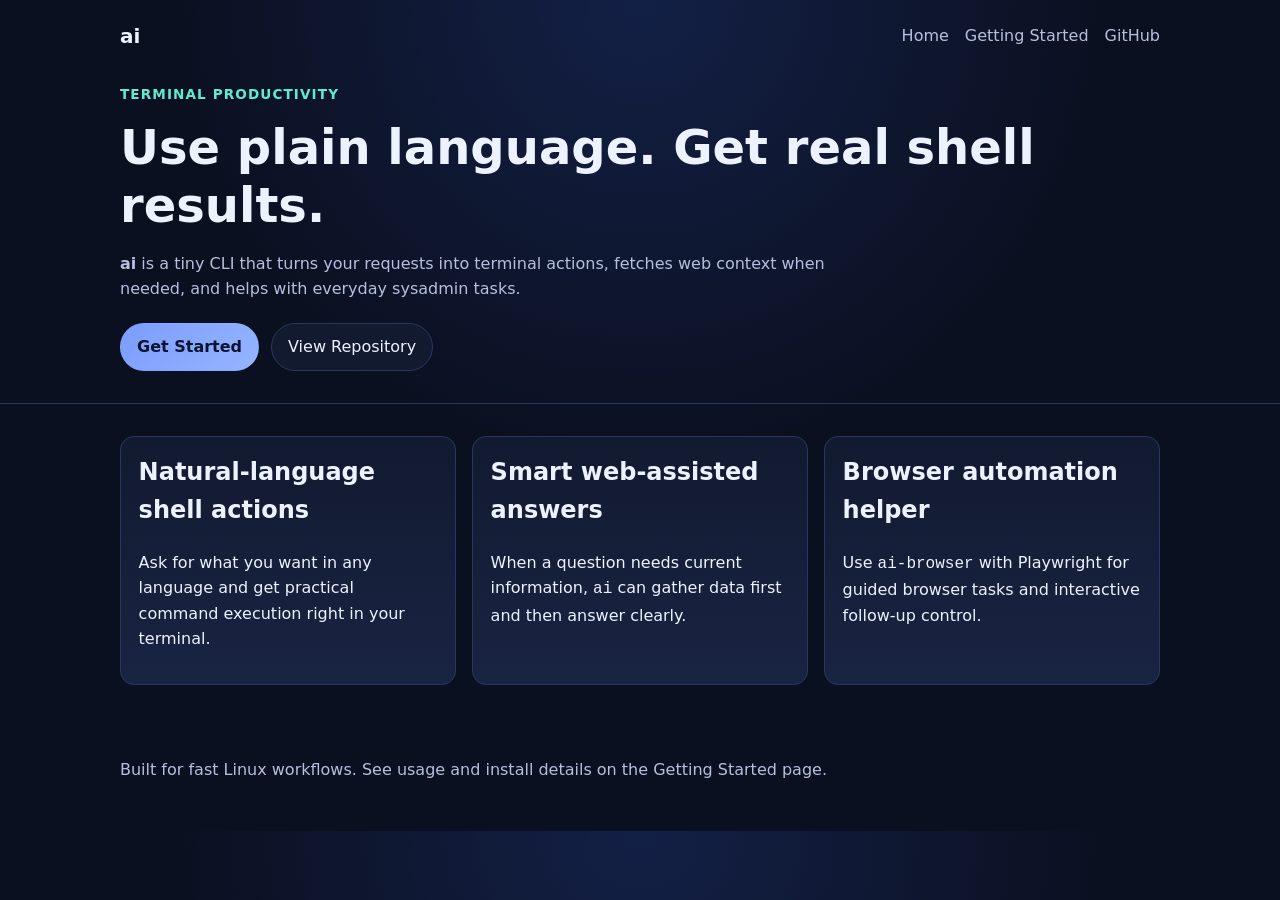
==== index.html @ c0433ad7 "Add polished static web pages for project" ====
<!doctype html>
<html lang="en">
<head>
  <meta charset="utf-8" />
  <meta name="viewport" content="width=device-width, initial-scale=1" />
  <title>ai • Natural-language Bash Assistant</title>
  <meta name="description" content="ai turns natural-language requests into practical bash actions using DeepSeek." />
  <link rel="stylesheet" href="styles.css" />
</head>
<body>
  <header class="hero">
    <nav class="nav container">
      <a class="brand" href="index.html">ai</a>
      <div class="links">
        <a href="index.html">Home</a>
        <a href="pages/getting-started.html">Getting Started</a>
        <a href="https://github.com/jugih-official/ai-prompt" target="_blank" rel="noopener">GitHub</a>
      </div>
    </nav>

    <section class="container hero-content">
      <p class="eyebrow">Terminal Productivity</p>
      <h1>Use plain language. Get real shell results.</h1>
      <p class="subtitle">
        <strong>ai</strong> is a tiny CLI that turns your requests into terminal actions,
        fetches web context when needed, and helps with everyday sysadmin tasks.
      </p>
      <div class="cta-row">
        <a class="button primary" href="pages/getting-started.html">Get Started</a>
        <a class="button" href="https://github.com/jugih-official/ai-prompt" target="_blank" rel="noopener">View Repository</a>
      </div>
    </section>
  </header>

  <main class="container grid">
    <article class="card">
      <h2>Natural-language shell actions</h2>
      <p>Ask for what you want in any language and get practical command execution right in your terminal.</p>
    </article>
    <article class="card">
      <h2>Smart web-assisted answers</h2>
      <p>When a question needs current information, <code>ai</code> can gather data first and then answer clearly.</p>
    </article>
    <article class="card">
      <h2>Browser automation helper</h2>
      <p>Use <code>ai-browser</code> with Playwright for guided browser tasks and interactive follow-up control.</p>
    </article>
  </main>

  <footer class="footer container">
    <p>Built for fast Linux workflows. See usage and install details on the Getting Started page.</p>
  </footer>
</body>
</html>
---- styles.css ----
:root {
  --bg: #0b1020;
  --panel: #121a30;
  --panel-soft: #192443;
  --text: #edf2ff;
  --muted: #b6c0de;
  --accent: #7c9cff;
  --accent-2: #5eead4;
  --border: #2a365d;
}

* {
  box-sizing: border-box;
}

body {
  margin: 0;
  font-family: Inter, ui-sans-serif, system-ui, -apple-system, Segoe UI, Roboto, Helvetica, Arial, sans-serif;
  background: radial-gradient(circle at top, #132046 0%, var(--bg) 45%);
  color: var(--text);
  line-height: 1.6;
}

.container {
  width: min(1040px, calc(100% - 2rem));
  margin-inline: auto;
}

.hero,
.subhero {
  padding: 1.25rem 0 2rem;
  border-bottom: 1px solid var(--border);
}

.nav {
  display: flex;
  justify-content: space-between;
  align-items: center;
  gap: 1rem;
  margin-bottom: 2rem;
}

.brand {
  font-size: 1.25rem;
  font-weight: 700;
  color: var(--text);
  text-decoration: none;
}

.links {
  display: flex;
  gap: 1rem;
}

.links a {
  color: var(--muted);
  text-decoration: none;
}

.links a:hover {
  color: var(--text);
}

.hero-content h1,
.subhero h1 {
  font-size: clamp(1.9rem, 4vw, 3rem);
  line-height: 1.2;
  margin: 0.25rem 0 0.8rem;
}

.eyebrow {
  color: var(--accent-2);
  text-transform: uppercase;
  letter-spacing: 0.08em;
  font-weight: 600;
  font-size: 0.85rem;
}

.subtitle {
  color: var(--muted);
  max-width: 70ch;
}

.cta-row {
  display: flex;
  flex-wrap: wrap;
  gap: 0.75rem;
  margin-top: 1.3rem;
}

.button {
  display: inline-block;
  border: 1px solid var(--border);
  color: var(--text);
  text-decoration: none;
  padding: 0.65rem 1rem;
  border-radius: 999px;
  background: var(--panel);
}

.button.primary {
  background: linear-gradient(135deg, var(--accent), #95b5ff);
  color: #0c1430;
  border-color: transparent;
  font-weight: 700;
}

.grid {
  display: grid;
  grid-template-columns: repeat(auto-fit, minmax(220px, 1fr));
  gap: 1rem;
  padding: 2rem 0;
}

.two-col {
  display: grid;
  grid-template-columns: repeat(auto-fit, minmax(280px, 1fr));
  gap: 1rem;
  padding: 1.8rem 0;
}

.card {
  background: linear-gradient(180deg, var(--panel), var(--panel-soft));
  border: 1px solid var(--border);
  border-radius: 14px;
  padding: 1rem 1.1rem;
}

.card h2 {
  margin-top: 0;
}

code,
pre {
  font-family: ui-monospace, SFMono-Regular, Menlo, Monaco, Consolas, Liberation Mono, monospace;
}

pre {
  background: #0b1229;
  border: 1px solid var(--border);
  border-radius: 10px;
  padding: 0.8rem;
  overflow-x: auto;
}

.footer {
  padding: 1.5rem 0 2rem;
  color: var(--muted);
}

@media (max-width: 700px) {
  .nav {
    flex-direction: column;
    align-items: flex-start;
  }

  .links {
    flex-wrap: wrap;
  }
}
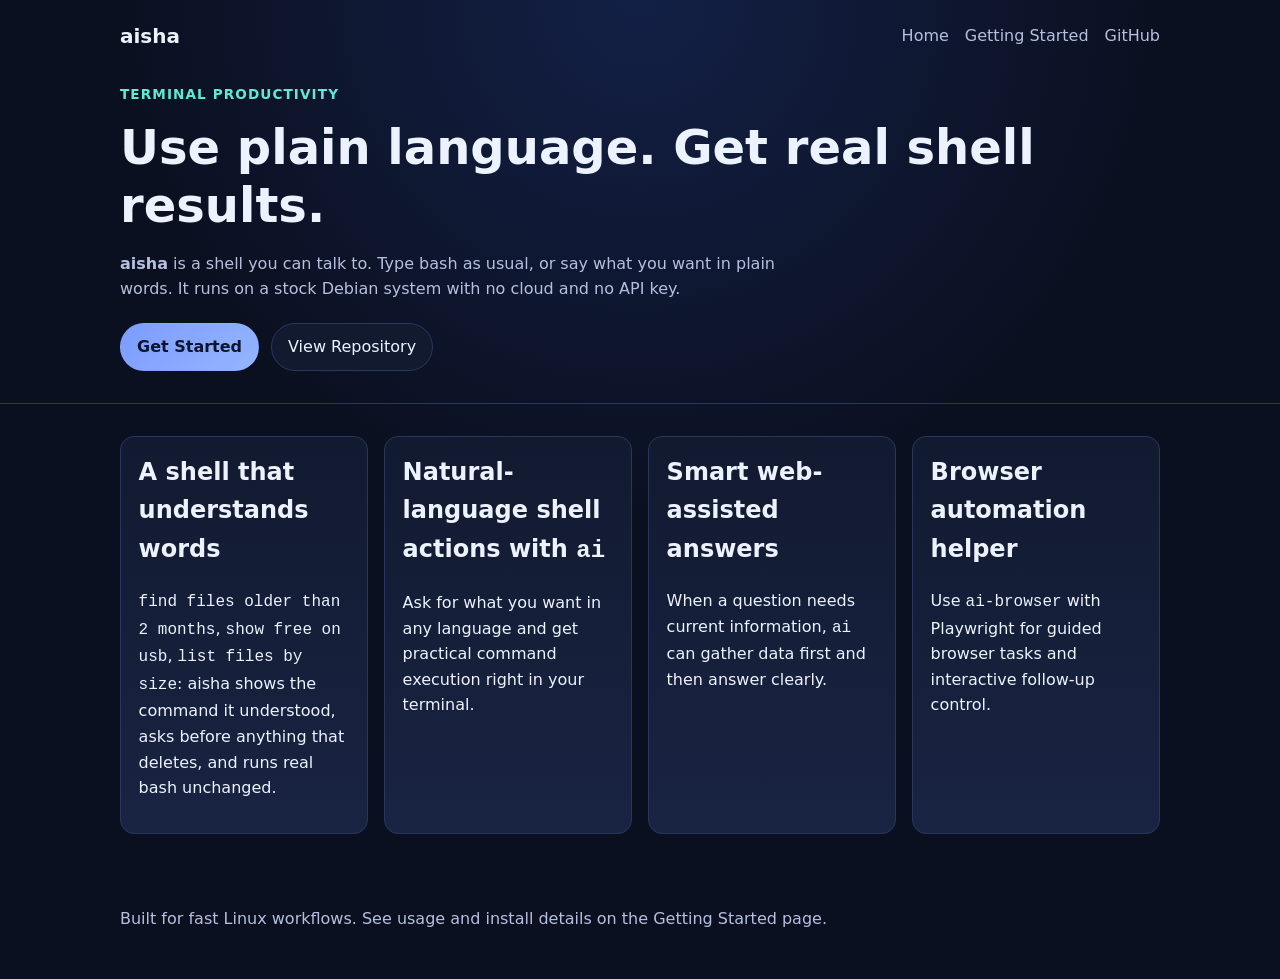
==== commit ad1a4f05: "Rebrand the repository as aisha The README, website and package metadata now lead with aisha; the ai" ====
--- a/index.html
+++ b/index.html
@@ -3,18 +3,18 @@
 <head>
   <meta charset="utf-8" />
   <meta name="viewport" content="width=device-width, initial-scale=1" />
-  <title>ai • Natural-language Bash Assistant</title>
-  <meta name="description" content="ai turns natural-language requests into practical bash actions using DeepSeek." />
+  <title>aisha • A shell you can talk to</title>
+  <meta name="description" content="aisha is a shell you can talk to: plain words become real commands, with no cloud and no API key." />
   <link rel="stylesheet" href="styles.css" />
 </head>
 <body>
   <header class="hero">
     <nav class="nav container">
-      <a class="brand" href="index.html">ai</a>
+      <a class="brand" href="index.html">aisha</a>
       <div class="links">
         <a href="index.html">Home</a>
         <a href="pages/getting-started.html">Getting Started</a>
-        <a href="https://github.com/jugih-official/ai-prompt" target="_blank" rel="noopener">GitHub</a>
+        <a href="https://github.com/jugih-official/aisha" target="_blank" rel="noopener">GitHub</a>
       </div>
     </nav>
 
@@ -22,19 +22,24 @@
       <p class="eyebrow">Terminal Productivity</p>
       <h1>Use plain language. Get real shell results.</h1>
       <p class="subtitle">
-        <strong>ai</strong> is a tiny CLI that turns your requests into terminal actions,
-        fetches web context when needed, and helps with everyday sysadmin tasks.
+        <strong>aisha</strong> is a shell you can talk to. Type bash as usual, or say what you want
+        in plain words. It runs on a stock Debian system with no cloud and no API key.
       </p>
       <div class="cta-row">
         <a class="button primary" href="pages/getting-started.html">Get Started</a>
-        <a class="button" href="https://github.com/jugih-official/ai-prompt" target="_blank" rel="noopener">View Repository</a>
+        <a class="button" href="https://github.com/jugih-official/aisha" target="_blank" rel="noopener">View Repository</a>
       </div>
     </section>
   </header>
 
   <main class="container grid">
     <article class="card">
-      <h2>Natural-language shell actions</h2>
+      <h2>A shell that understands words</h2>
+      <p><code>find files older than 2 months</code>, <code>show free on usb</code>, <code>list files by size</code>:
+      aisha shows the command it understood, asks before anything that deletes, and runs real bash unchanged.</p>
+    </article>
+    <article class="card">
+      <h2>Natural-language shell actions with <code>ai</code></h2>
       <p>Ask for what you want in any language and get practical command execution right in your terminal.</p>
     </article>
     <article class="card">
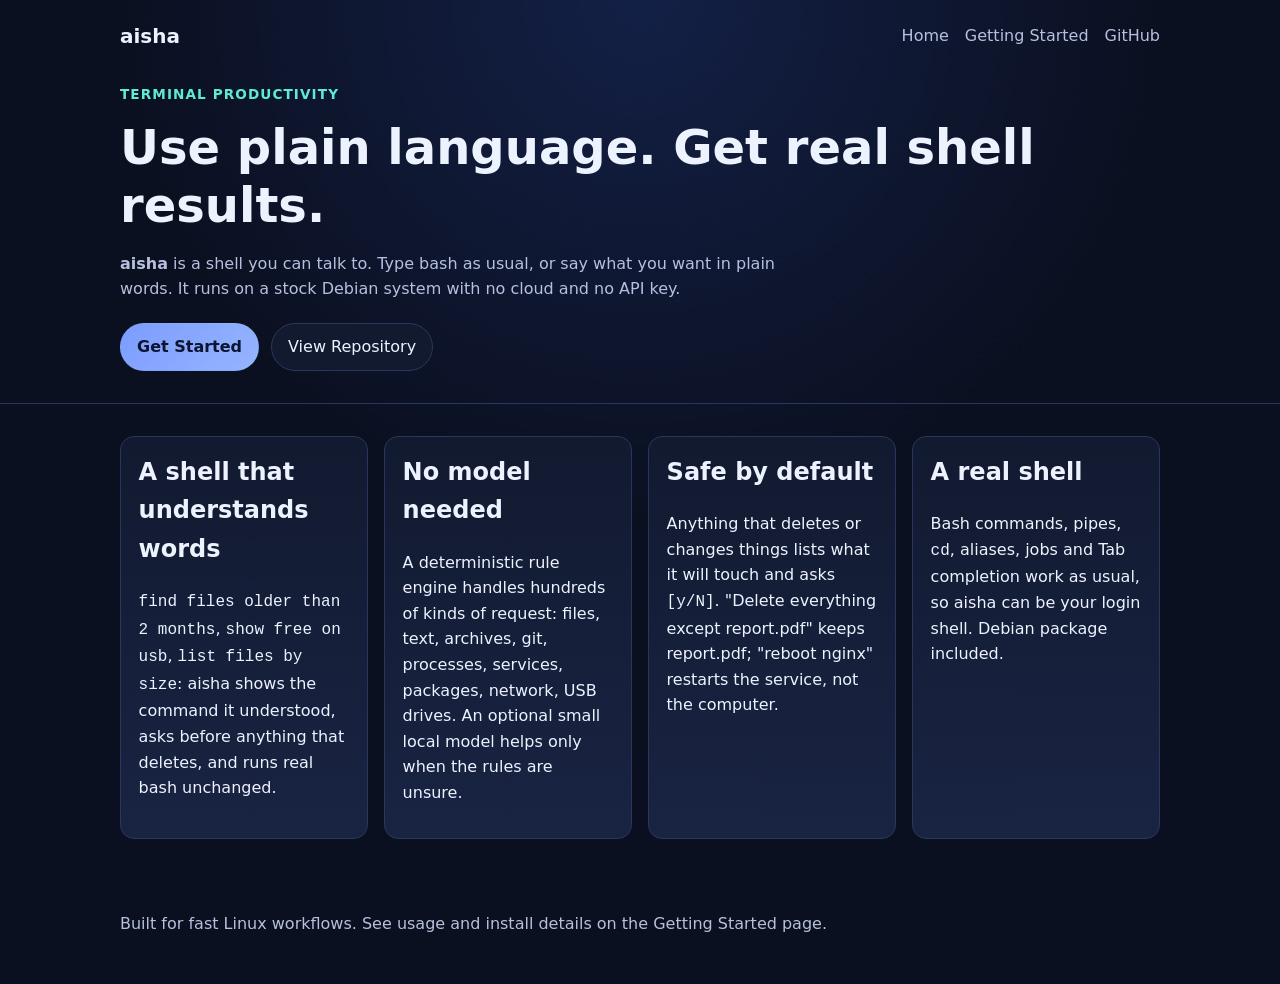
==== commit fff6bb0b: "aisha 0.7.1: the repo is aisha only Removed the ai, ai-browser, ai-desktop and ai-code CLIs and the " ====
--- a/index.html
+++ b/index.html
@@ -39,16 +39,19 @@
       aisha shows the command it understood, asks before anything that deletes, and runs real bash unchanged.</p>
     </article>
     <article class="card">
-      <h2>Natural-language shell actions with <code>ai</code></h2>
-      <p>Ask for what you want in any language and get practical command execution right in your terminal.</p>
+      <h2>No model needed</h2>
+      <p>A deterministic rule engine handles hundreds of kinds of request: files, text, archives, git, processes,
+      services, packages, network, USB drives. An optional small local model helps only when the rules are unsure.</p>
     </article>
     <article class="card">
-      <h2>Smart web-assisted answers</h2>
-      <p>When a question needs current information, <code>ai</code> can gather data first and then answer clearly.</p>
+      <h2>Safe by default</h2>
+      <p>Anything that deletes or changes things lists what it will touch and asks <code>[y/N]</code>.
+      "Delete everything except report.pdf" keeps report.pdf; "reboot nginx" restarts the service, not the computer.</p>
     </article>
     <article class="card">
-      <h2>Browser automation helper</h2>
-      <p>Use <code>ai-browser</code> with Playwright for guided browser tasks and interactive follow-up control.</p>
+      <h2>A real shell</h2>
+      <p>Bash commands, pipes, <code>cd</code>, aliases, jobs and Tab completion work as usual, so aisha can be your
+      login shell. Debian package included.</p>
     </article>
   </main>
 
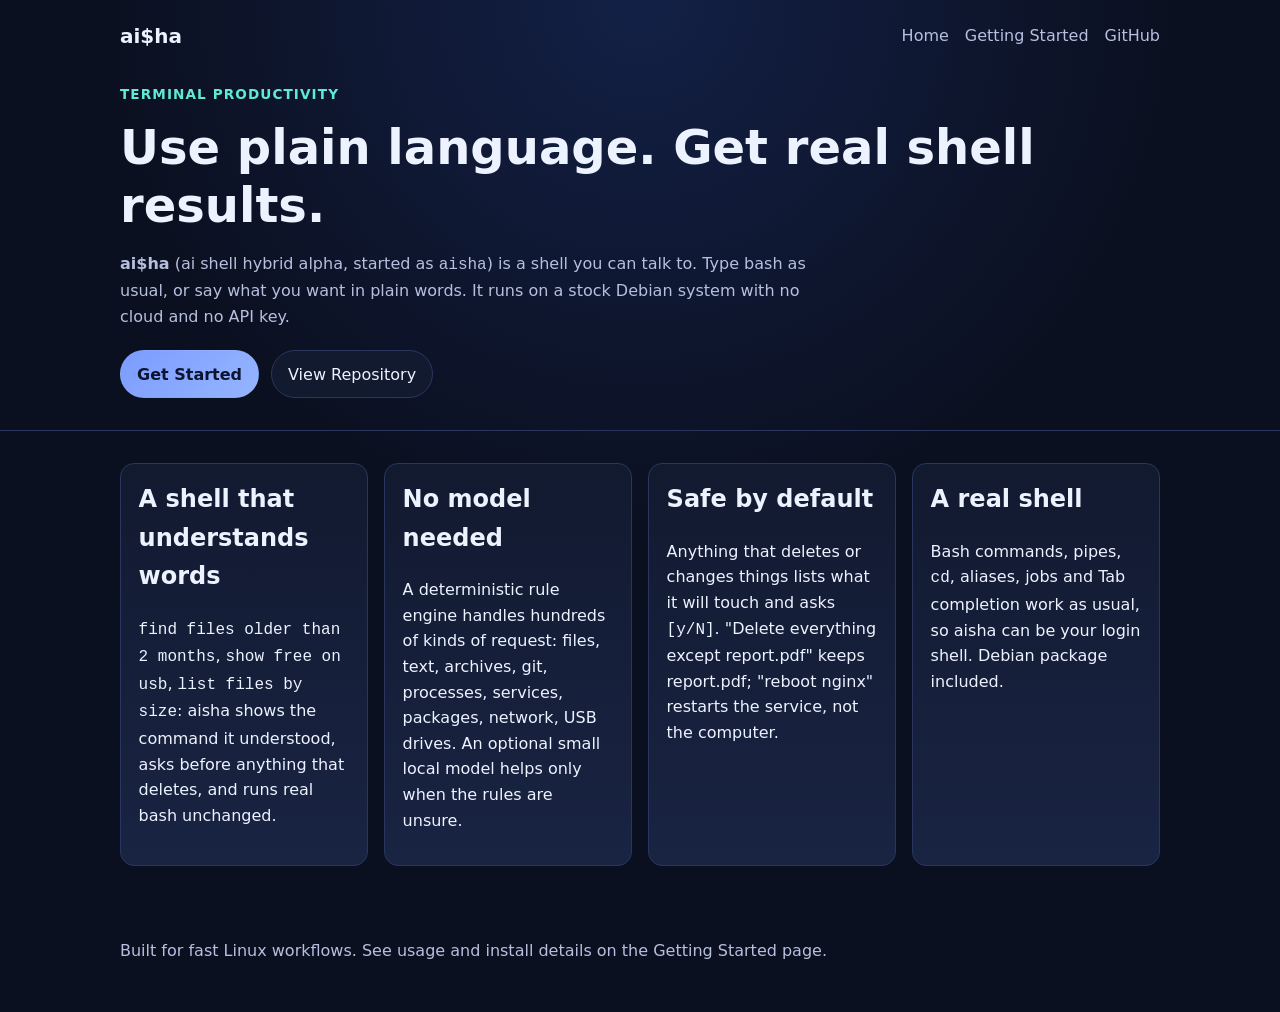
==== commit 64829454: "ai$ha 0.8.0: the shell is named ai$ha (ai shell hybrid alpha); installer offers the model The prompt" ====
--- a/index.html
+++ b/index.html
@@ -3,14 +3,14 @@
 <head>
   <meta charset="utf-8" />
   <meta name="viewport" content="width=device-width, initial-scale=1" />
-  <title>aisha • A shell you can talk to</title>
-  <meta name="description" content="aisha is a shell you can talk to: plain words become real commands, with no cloud and no API key." />
+  <title>ai$ha • ai shell hybrid alpha</title>
+  <meta name="description" content="ai$ha (ai shell hybrid alpha) is a shell you can talk to: plain words become real commands, with no cloud and no API key." />
   <link rel="stylesheet" href="styles.css" />
 </head>
 <body>
   <header class="hero">
     <nav class="nav container">
-      <a class="brand" href="index.html">aisha</a>
+      <a class="brand" href="index.html">ai$ha</a>
       <div class="links">
         <a href="index.html">Home</a>
         <a href="pages/getting-started.html">Getting Started</a>
@@ -22,7 +22,7 @@
       <p class="eyebrow">Terminal Productivity</p>
       <h1>Use plain language. Get real shell results.</h1>
       <p class="subtitle">
-        <strong>aisha</strong> is a shell you can talk to. Type bash as usual, or say what you want
+        <strong>ai$ha</strong> (ai shell hybrid alpha, started as <code>aisha</code>) is a shell you can talk to. Type bash as usual, or say what you want
         in plain words. It runs on a stock Debian system with no cloud and no API key.
       </p>
       <div class="cta-row">
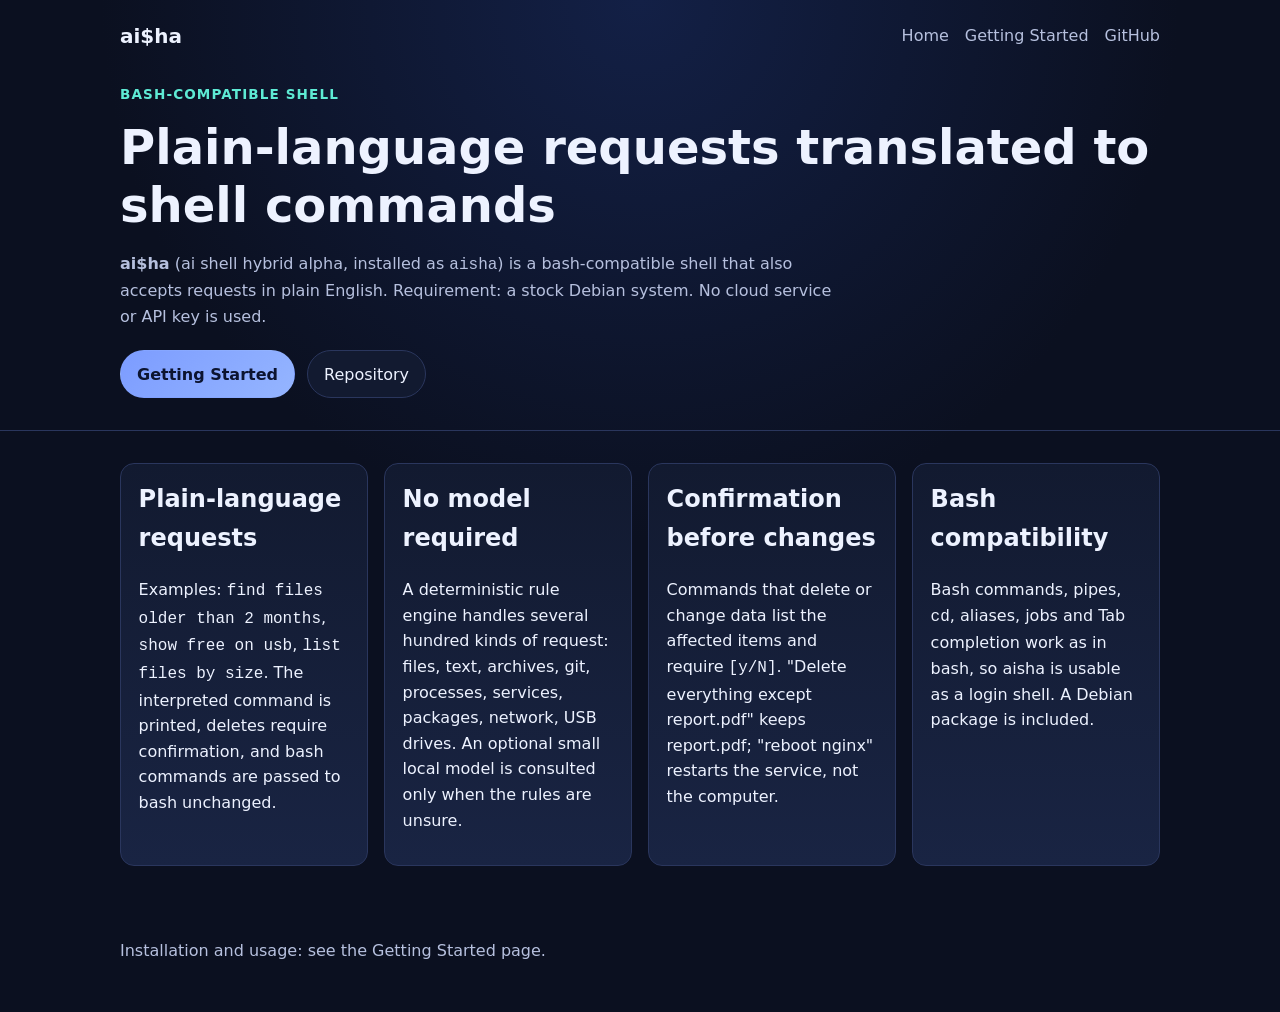
==== commit ba10ad0f: "Docs: plain factual style in README, web pages, man page and package description No second or first " ====
--- a/index.html
+++ b/index.html
@@ -4,7 +4,7 @@
   <meta charset="utf-8" />
   <meta name="viewport" content="width=device-width, initial-scale=1" />
   <title>ai$ha • ai shell hybrid alpha</title>
-  <meta name="description" content="ai$ha (ai shell hybrid alpha) is a shell you can talk to: plain words become real commands, with no cloud and no API key." />
+  <meta name="description" content="ai$ha (ai shell hybrid alpha): a bash-compatible shell that translates plain-language requests into shell commands, locally, without a cloud service or API key." />
   <link rel="stylesheet" href="styles.css" />
 </head>
 <body>
@@ -19,44 +19,44 @@
     </nav>
 
     <section class="container hero-content">
-      <p class="eyebrow">Terminal Productivity</p>
-      <h1>Use plain language. Get real shell results.</h1>
+      <p class="eyebrow">Bash-compatible shell</p>
+      <h1>Plain-language requests translated to shell commands</h1>
       <p class="subtitle">
-        <strong>ai$ha</strong> (ai shell hybrid alpha, started as <code>aisha</code>) is a shell you can talk to. Type bash as usual, or say what you want
-        in plain words. It runs on a stock Debian system with no cloud and no API key.
+        <strong>ai$ha</strong> (ai shell hybrid alpha, installed as <code>aisha</code>) is a bash-compatible shell that
+        also accepts requests in plain English. Requirement: a stock Debian system. No cloud service or API key is used.
       </p>
       <div class="cta-row">
-        <a class="button primary" href="pages/getting-started.html">Get Started</a>
-        <a class="button" href="https://github.com/jugih-official/aisha" target="_blank" rel="noopener">View Repository</a>
+        <a class="button primary" href="pages/getting-started.html">Getting Started</a>
+        <a class="button" href="https://github.com/jugih-official/aisha" target="_blank" rel="noopener">Repository</a>
       </div>
     </section>
   </header>
 
   <main class="container grid">
     <article class="card">
-      <h2>A shell that understands words</h2>
-      <p><code>find files older than 2 months</code>, <code>show free on usb</code>, <code>list files by size</code>:
-      aisha shows the command it understood, asks before anything that deletes, and runs real bash unchanged.</p>
+      <h2>Plain-language requests</h2>
+      <p>Examples: <code>find files older than 2 months</code>, <code>show free on usb</code>, <code>list files by size</code>.
+      The interpreted command is printed, deletes require confirmation, and bash commands are passed to bash unchanged.</p>
     </article>
     <article class="card">
-      <h2>No model needed</h2>
-      <p>A deterministic rule engine handles hundreds of kinds of request: files, text, archives, git, processes,
-      services, packages, network, USB drives. An optional small local model helps only when the rules are unsure.</p>
+      <h2>No model required</h2>
+      <p>A deterministic rule engine handles several hundred kinds of request: files, text, archives, git, processes,
+      services, packages, network, USB drives. An optional small local model is consulted only when the rules are unsure.</p>
     </article>
     <article class="card">
-      <h2>Safe by default</h2>
-      <p>Anything that deletes or changes things lists what it will touch and asks <code>[y/N]</code>.
+      <h2>Confirmation before changes</h2>
+      <p>Commands that delete or change data list the affected items and require <code>[y/N]</code>.
       "Delete everything except report.pdf" keeps report.pdf; "reboot nginx" restarts the service, not the computer.</p>
     </article>
     <article class="card">
-      <h2>A real shell</h2>
-      <p>Bash commands, pipes, <code>cd</code>, aliases, jobs and Tab completion work as usual, so aisha can be your
-      login shell. Debian package included.</p>
+      <h2>Bash compatibility</h2>
+      <p>Bash commands, pipes, <code>cd</code>, aliases, jobs and Tab completion work as in bash, so aisha is usable as a
+      login shell. A Debian package is included.</p>
     </article>
   </main>
 
   <footer class="footer container">
-    <p>Built for fast Linux workflows. See usage and install details on the Getting Started page.</p>
+    <p>Installation and usage: see the Getting Started page.</p>
   </footer>
 </body>
 </html>
